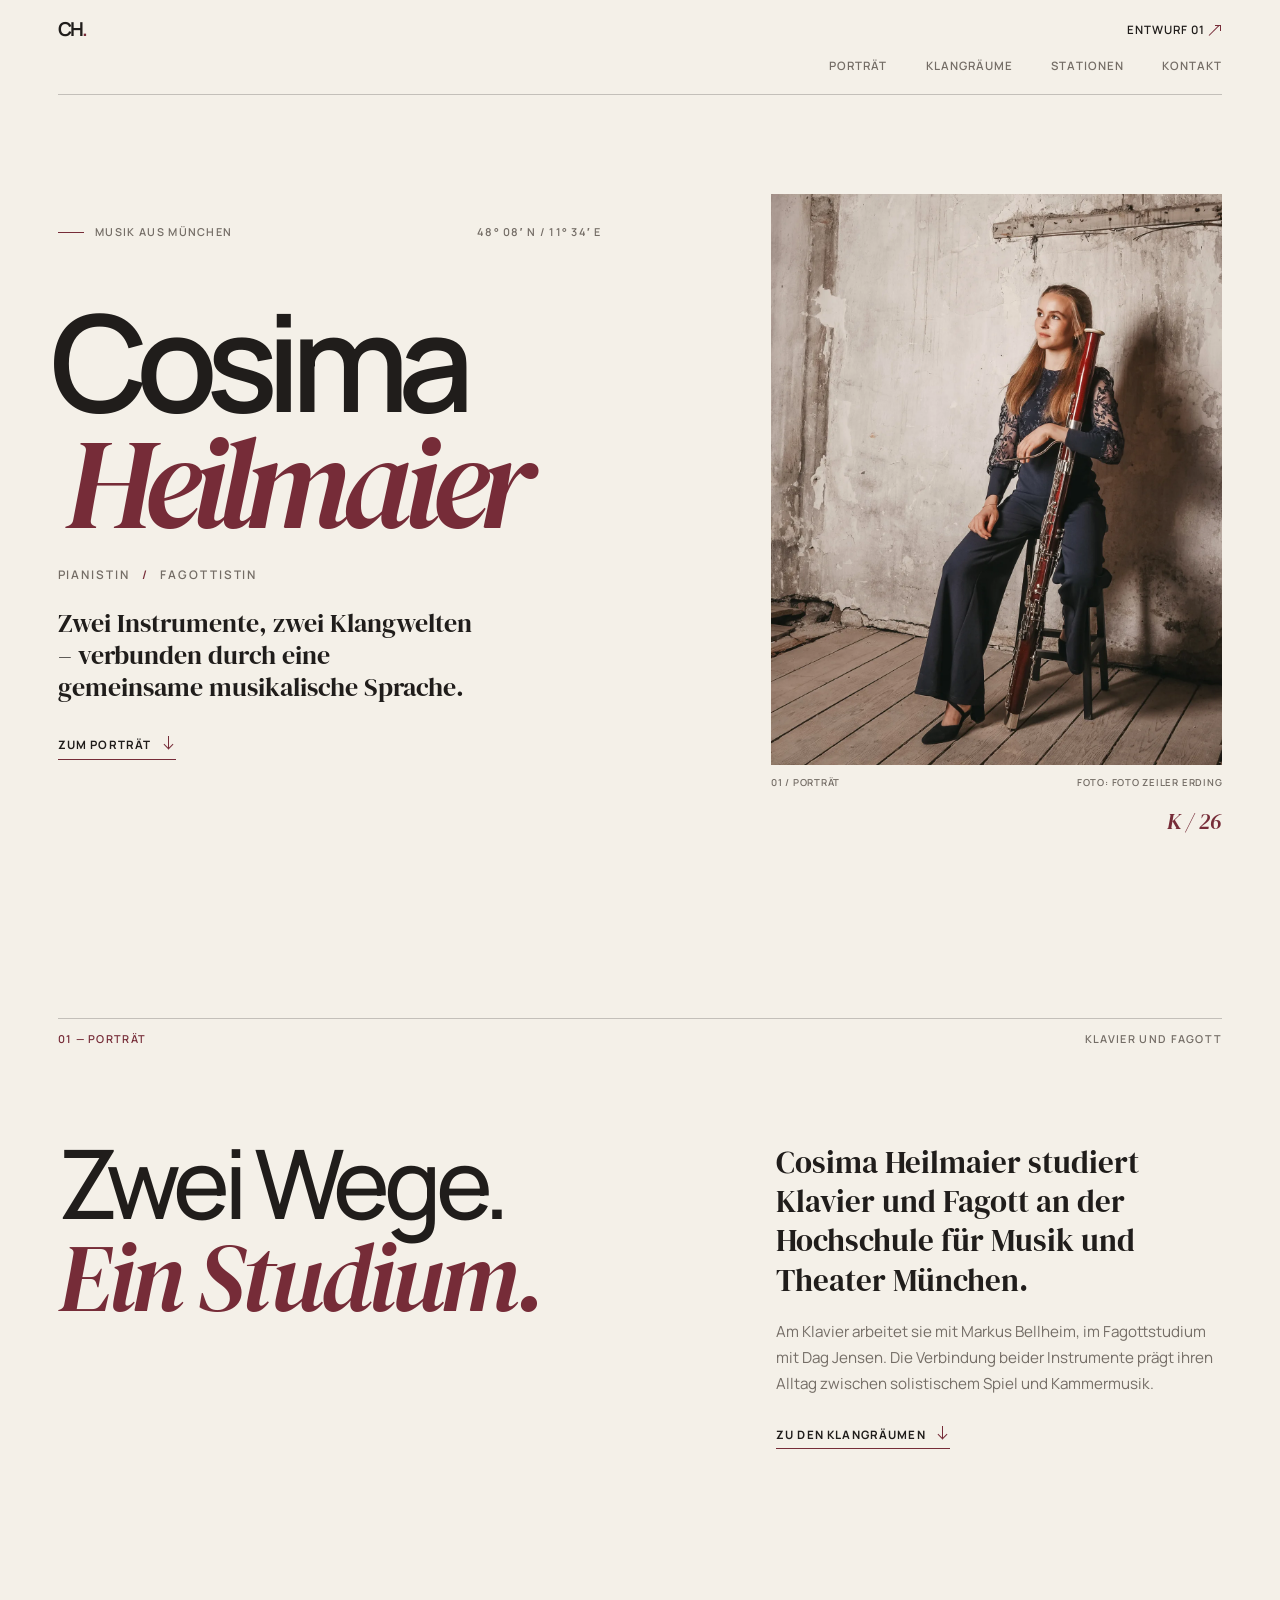
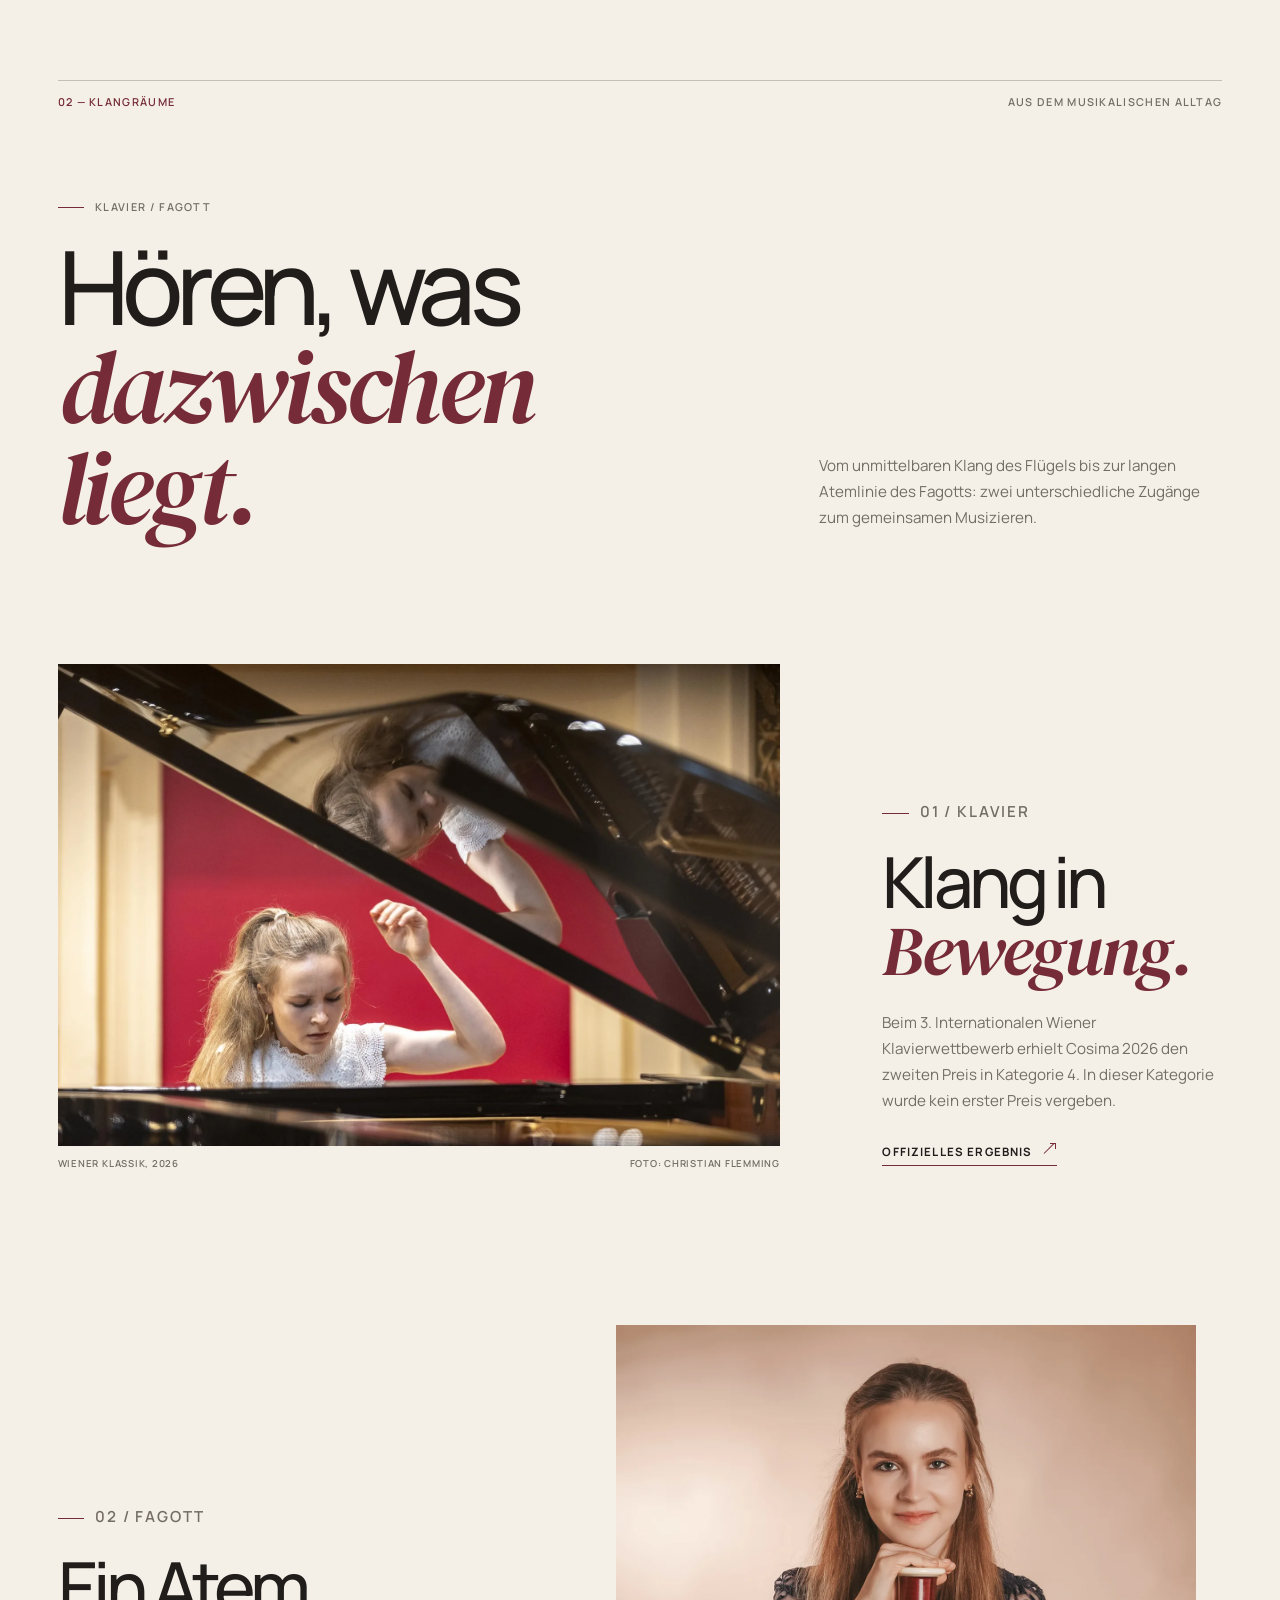
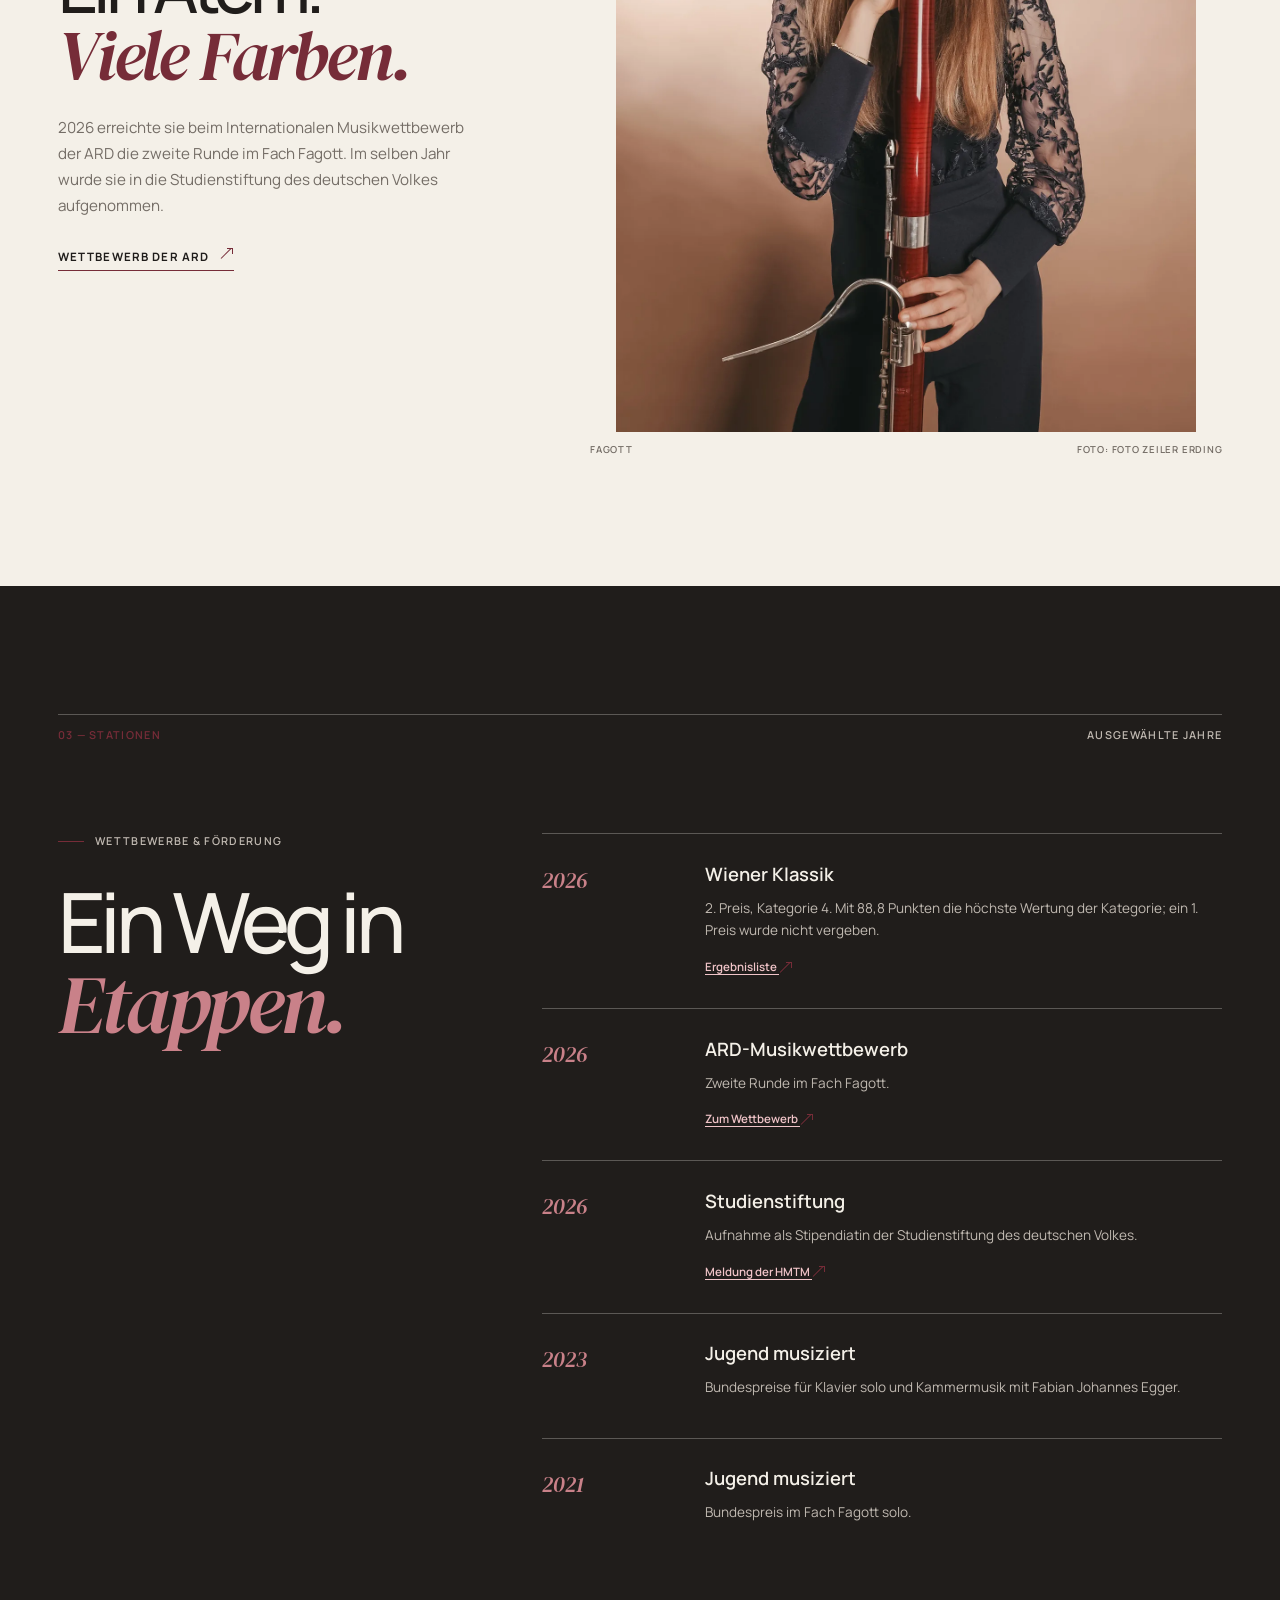
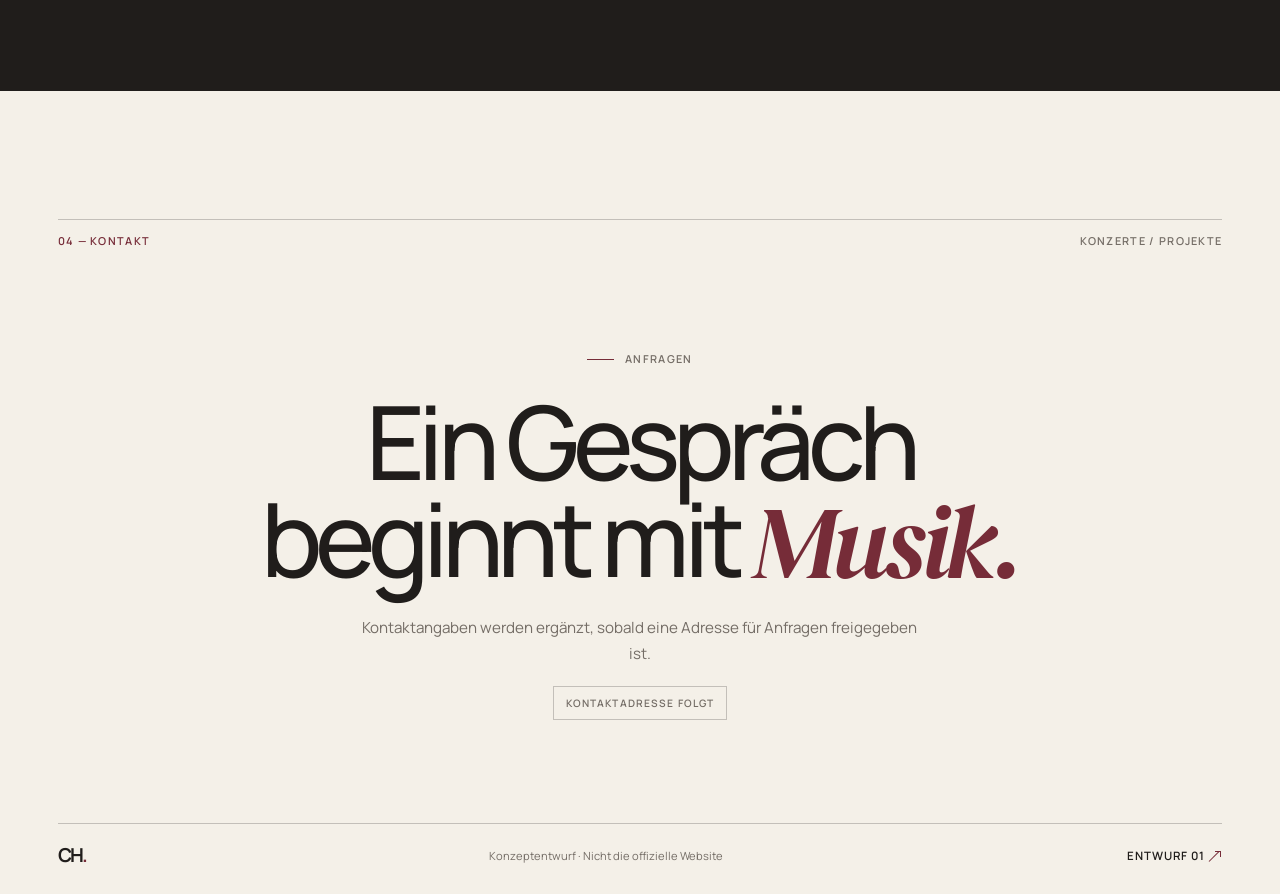
==== alternative.html @ 7ccbcf06 "add alternative" ====
<!doctype html>
<html lang="de">
  <head>
    <meta charset="UTF-8" />
    <meta name="viewport" content="width=device-width, initial-scale=1" />
    <meta name="theme-color" content="#f4f0e8" />
    <meta name="description" content="Cosima Heilmaier – Pianistin und Fagottistin. Ein musikalisches Porträt in Klavier, Fagott und ausgewählten Stationen." />
    <title>Cosima Heilmaier — Pianistin &amp; Fagottistin</title>
    <link rel="preconnect" href="https://fonts.googleapis.com" />
    <link rel="preconnect" href="https://fonts.gstatic.com" crossorigin />
    <link href="https://fonts.googleapis.com/css2?family=DM+Serif+Display:ital@0;1&family=Manrope:wght@400;500;600;700&display=swap" rel="stylesheet" />
    <link rel="stylesheet" href="alternative.css" />
  </head>
  <body>
    <a class="skip-link" href="#main">Zum Inhalt springen</a>

    <header class="site-header" id="start">
      <div class="header-top">
        <a class="wordmark" href="#start" aria-label="Cosima Heilmaier – Seitenanfang">CH<span>.</span></a>
        <a class="draft-link" href="index.html">Entwurf 01 <span class="arrow-diagonal" aria-hidden="true"></span></a>
      </div>
      <nav class="site-nav" aria-label="Hauptnavigation">
        <a href="#portrait">Porträt</a>
        <a href="#klang">Klangräume</a>
        <a href="#stationen">Stationen</a>
        <a href="#kontakt">Kontakt</a>
      </nav>
    </header>

    <main id="main">
      <section class="hero page-width" aria-labelledby="hero-title">
        <div class="hero-copy">
          <p class="eyebrow"><span>Musik aus München</span><span>48° 08′ N / 11° 34′ E</span></p>
          <h1 id="hero-title"><span class="name-given">Cosima</span><span class="name-family">Heilmaier</span></h1>
          <p class="hero-role">Pianistin <span aria-hidden="true">/</span> Fagottistin</p>
          <p class="hero-lead">Zwei Instrumente, zwei Klangwelten – verbunden durch eine gemeinsame musikalische Sprache.</p>
          <a class="text-link" href="#portrait">Zum Porträt <span class="arrow-down" aria-hidden="true"></span></a>
        </div>
        <figure class="hero-figure">
          <div class="image-frame hero-image">
            <img src="assets/cosima-portrait.webp" alt="Cosima Heilmaier sitzt mit ihrem Fagott in einem hellen Raum." width="1300" height="1800" fetchpriority="high" />
          </div>
          <figcaption><span>01 / Porträt</span><span>Foto: Foto Zeiler Erding</span></figcaption>
        </figure>
        <p class="hero-index" aria-hidden="true">K / 26</p>
      </section>

      <section class="about section-space page-width" id="portrait" aria-labelledby="about-title">
        <div class="section-label"><span>01 — Porträt</span><span>Klavier und Fagott</span></div>
        <div class="about-grid">
          <h2 id="about-title">Zwei Wege.<br /><em>Ein Studium.</em></h2>
          <div class="about-copy">
            <p class="lead">Cosima Heilmaier studiert Klavier und Fagott an der Hochschule für Musik und Theater München.</p>
            <p>Am Klavier arbeitet sie mit Markus Bellheim, im Fagottstudium mit Dag Jensen. Die Verbindung beider Instrumente prägt ihren Alltag zwischen solistischem Spiel und Kammermusik.</p>
            <a class="text-link" href="#klang">Zu den Klangräumen <span class="arrow-down" aria-hidden="true"></span></a>
          </div>
        </div>
      </section>

      <section class="sound section-space page-width" id="klang" aria-labelledby="sound-title">
        <div class="section-label"><span>02 — Klangräume</span><span>Aus dem musikalischen Alltag</span></div>
        <div class="sound-heading">
          <p class="eyebrow"><span>Klavier / Fagott</span></p>
          <h2 id="sound-title">Hören, was<br /><em>dazwischen liegt.</em></h2>
          <p class="sound-intro">Vom unmittelbaren Klang des Flügels bis zur langen Atemlinie des Fagotts: zwei unterschiedliche Zugänge zum gemeinsamen Musizieren.</p>
        </div>

        <article class="story-row piano-story" aria-labelledby="piano-title">
          <figure class="story-figure">
            <div class="image-frame piano-image">
              <img src="assets/cosima-piano-performance.webp" alt="Cosima Heilmaier spielt am Flügel; ihr Spiegelbild erscheint im aufgeklappten Deckel." width="1800" height="1200" loading="lazy" />
            </div>
            <figcaption><span>Wiener Klassik, 2026</span><span>Foto: Christian Flemming</span></figcaption>
          </figure>
          <div class="story-copy">
            <p class="eyebrow"><span>01 / Klavier</span></p>
            <h3 id="piano-title">Klang in<br /><em>Bewegung.</em></h3>
            <p>Beim 3. Internationalen Wiener Klavierwettbewerb erhielt Cosima 2026 den zweiten Preis in Kategorie 4. In dieser Kategorie wurde kein erster Preis vergeben.</p>
            <a class="text-link" href="https://www.viennapiano.at/_files/ugd/1e3f94_ae47a9c7ab6e46a2a21dee427298e2e5.pdf" target="_blank" rel="noopener noreferrer">Offizielles Ergebnis <span class="arrow-diagonal" aria-hidden="true"></span><span class="visually-hidden"> (öffnet in neuem Tab, PDF)</span></a>
          </div>
        </article>

        <article class="story-row bassoon-story" aria-labelledby="bassoon-title">
          <div class="story-copy">
            <p class="eyebrow"><span>02 / Fagott</span></p>
            <h3 id="bassoon-title">Ein Atem.<br /><em>Viele Farben.</em></h3>
            <p>2026 erreichte sie beim Internationalen Musikwettbewerb der ARD die zweite Runde im Fach Fagott. Im selben Jahr wurde sie in die Studienstiftung des deutschen Volkes aufgenommen.</p>
            <a class="text-link" href="https://www.ard-musikwettbewerb.de/" target="_blank" rel="noopener noreferrer">Wettbewerb der ARD <span class="arrow-diagonal" aria-hidden="true"></span><span class="visually-hidden"> (öffnet in neuem Tab)</span></a>
          </div>
          <figure class="story-figure">
            <div class="image-frame bassoon-image">
              <img src="assets/cosima-bassoon-portrait.webp" alt="Porträt von Cosima Heilmaier mit ihrem Fagott." width="1300" height="1800" loading="lazy" />
            </div>
            <figcaption><span>Fagott</span><span>Foto: Foto Zeiler Erding</span></figcaption>
          </figure>
        </article>
      </section>

      <section class="milestones section-space" id="stationen" aria-labelledby="milestones-title">
        <div class="page-width">
          <div class="section-label"><span>03 — Stationen</span><span>Ausgewählte Jahre</span></div>
          <div class="milestones-layout">
            <div class="milestones-heading">
              <p class="eyebrow"><span>Wettbewerbe &amp; Förderung</span></p>
              <h2 id="milestones-title">Ein Weg in<br /><em>Etappen.</em></h2>
            </div>
            <ol class="milestone-list">
              <li>
                <time datetime="2026">2026</time>
                <div><h3>Wiener Klassik</h3><p>2. Preis, Kategorie 4. Mit 88,8 Punkten die höchste Wertung der Kategorie; ein 1. Preis wurde nicht vergeben.</p><a href="https://www.viennapiano.at/_files/ugd/1e3f94_ae47a9c7ab6e46a2a21dee427298e2e5.pdf" target="_blank" rel="noopener noreferrer">Ergebnisliste <span class="arrow-diagonal" aria-hidden="true"></span><span class="visually-hidden"> (öffnet in neuem Tab, PDF)</span></a></div>
              </li>
              <li>
                <time datetime="2026">2026</time>
                <div><h3>ARD-Musikwettbewerb</h3><p>Zweite Runde im Fach Fagott.</p><a href="https://www.ard-musikwettbewerb.de/" target="_blank" rel="noopener noreferrer">Zum Wettbewerb <span class="arrow-diagonal" aria-hidden="true"></span><span class="visually-hidden"> (öffnet in neuem Tab)</span></a></div>
              </li>
              <li>
                <time datetime="2026">2026</time>
                <div><h3>Studienstiftung</h3><p>Aufnahme als Stipendiatin der Studienstiftung des deutschen Volkes.</p><a href="https://hmtm.de/cosima-heilmaier-wird-stipendiatin-der-studienstiftung-des-deutschen-volkes/" target="_blank" rel="noopener noreferrer">Meldung der HMTM <span class="arrow-diagonal" aria-hidden="true"></span><span class="visually-hidden"> (öffnet in neuem Tab)</span></a></div>
              </li>
              <li>
                <time datetime="2023">2023</time>
                <div><h3>Jugend musiziert</h3><p>Bundespreise für Klavier solo und Kammermusik mit Fabian Johannes Egger.</p></div>
              </li>
              <li>
                <time datetime="2021">2021</time>
                <div><h3>Jugend musiziert</h3><p>Bundespreis im Fach Fagott solo.</p></div>
              </li>
            </ol>
          </div>
        </div>
      </section>

      <section class="contact section-space page-width" id="kontakt" aria-labelledby="contact-title">
        <div class="section-label"><span>04 — Kontakt</span><span>Konzerte / Projekte</span></div>
        <div class="contact-content">
          <p class="eyebrow"><span>Anfragen</span></p>
          <h2 id="contact-title">Ein Gespräch<br />beginnt mit <em>Musik.</em></h2>
          <p>Kontaktangaben werden ergänzt, sobald eine Adresse für Anfragen freigegeben ist.</p>
          <span class="contact-note">Kontaktadresse folgt</span>
        </div>
      </section>
    </main>

    <footer class="site-footer page-width">
      <a class="wordmark" href="#start" aria-label="Zurück zum Seitenanfang">CH<span>.</span></a>
      <p>Konzeptentwurf · Nicht die offizielle Website</p>
      <a href="index.html">Entwurf 01 <span class="arrow-diagonal" aria-hidden="true"></span></a>
    </footer>
  </body>
</html>
---- alternative.css ----
:root {
  color-scheme: light;
  --paper: #f4f0e8;
  --paper-deep: #ebe5da;
  --ink: #201d1b;
  --muted: #746d66;
  --rule: rgba(32, 29, 27, 0.23);
  --oxblood: #762c38;
  --serif: "DM Serif Display", Georgia, serif;
  --sans: "Manrope", "Helvetica Neue", sans-serif;
  --page: min(100% - clamp(2rem, 9vw, 9rem), 1440px);
}

*,
*::before,
*::after {
  box-sizing: border-box;
}

html {
  scroll-behavior: smooth;
  scroll-padding-top: 2rem;
}

body {
  margin: 0;
  background: var(--paper);
  color: var(--ink);
  font-family: var(--sans);
  font-size: 1rem;
  line-height: 1.7;
  -webkit-font-smoothing: antialiased;
  text-rendering: optimizeLegibility;
}

img {
  display: block;
  width: 100%;
}

a {
  color: inherit;
  text-decoration-thickness: 1px;
  text-underline-offset: 0.22em;
}

a:hover {
  color: var(--oxblood);
}

a:focus-visible {
  outline: 2px solid var(--oxblood);
  outline-offset: 4px;
}

.arrow-diagonal,
.arrow-down {
  position: relative;
  display: inline-block;
  flex: 0 0 14px;
  width: 14px;
  height: 14px;
  color: var(--oxblood);
  vertical-align: middle;
}

.arrow-diagonal::before {
  position: absolute;
  bottom: 2px;
  left: 1px;
  width: 14px;
  height: 1px;
  background: currentColor;
  transform: rotate(-45deg);
  transform-origin: left center;
  content: "";
}

.arrow-diagonal::after {
  position: absolute;
  top: 1px;
  right: 1px;
  width: 6px;
  height: 6px;
  border-top: 1px solid currentColor;
  border-right: 1px solid currentColor;
  content: "";
}

.arrow-down::before {
  position: absolute;
  top: 1px;
  left: 6px;
  width: 1px;
  height: 12px;
  background: currentColor;
  content: "";
}

.arrow-down::after {
  position: absolute;
  bottom: 1px;
  left: 3px;
  width: 7px;
  height: 7px;
  border-right: 1px solid currentColor;
  border-bottom: 1px solid currentColor;
  transform: rotate(45deg);
  content: "";
}

.page-width {
  width: var(--page);
  margin-inline: auto;
}

.section-space {
  padding-block: clamp(5rem, 10vw, 10rem);
}

.skip-link {
  position: absolute;
  z-index: 5;
  inset: 0 auto auto 1rem;
  padding: 0.7rem 1rem;
  background: var(--ink);
  color: var(--paper);
  transform: translateY(-140%);
}

.skip-link:focus {
  transform: translateY(0.75rem);
}

.site-header {
  width: var(--page);
  margin-inline: auto;
  padding-block: 1.25rem 1.1rem;
  border-bottom: 1px solid var(--rule);
}

.header-top,
.site-nav,
.site-footer {
  display: flex;
  align-items: center;
}

.header-top {
  justify-content: space-between;
}

.wordmark {
  font-size: 1.2rem;
  font-weight: 700;
  letter-spacing: -0.1em;
  line-height: 1;
  text-decoration: none;
}

.wordmark span {
  color: var(--oxblood);
}

.draft-link,
.site-nav a,
.site-footer a:last-child {
  font-size: 0.72rem;
  font-weight: 600;
  letter-spacing: 0.09em;
  text-decoration: none;
  text-transform: uppercase;
}

.site-nav {
  justify-content: flex-end;
  gap: clamp(1.2rem, 3vw, 3rem);
  margin-top: 1.05rem;
}

.site-nav a {
  color: var(--muted);
}

.site-nav a:hover {
  color: var(--oxblood);
}

.hero {
  position: relative;
  display: grid;
  grid-template-columns: minmax(0, 1.1fr) minmax(18rem, 0.78fr);
  gap: clamp(2rem, 6vw, 6rem);
  align-items: center;
  min-height: min(820px, calc(100svh - 105px));
  padding-block: clamp(3.5rem, 7vw, 7.5rem);
}

.hero-copy {
  position: relative;
  z-index: 1;
  align-self: center;
}

.eyebrow,
.section-label,
.hero-figure figcaption,
.story-figure figcaption {
  display: flex;
  justify-content: space-between;
  gap: 1rem;
  color: var(--muted);
  font-size: 0.68rem;
  font-weight: 600;
  letter-spacing: 0.12em;
  line-height: 1.5;
  text-transform: uppercase;
}

.hero .eyebrow {
  max-width: 34rem;
  margin: 0 0 clamp(2.8rem, 5vw, 5rem);
}

.hero .eyebrow span:first-child::before,
.story-copy .eyebrow span::before,
.sound-heading > .eyebrow span::before,
.milestones-heading > .eyebrow span::before,
.contact-content > .eyebrow span::before {
  display: inline-block;
  width: 1.65rem;
  height: 1px;
  margin: 0 0.7rem 0.22rem 0;
  background: var(--oxblood);
  content: "";
}

h1,
h2,
h3,
p,
figure {
  margin-top: 0;
}

h1,
h2,
h3 {
  font-weight: 500;
}

h1 {
  display: flex;
  flex-direction: column;
  margin: 0 0 1.8rem -0.06em;
  font-size: clamp(4.25rem, 10.5vw, 9.6rem);
  letter-spacing: -0.085em;
  line-height: 0.83;
}

.name-given {
  font-weight: 600;
}

.name-family {
  margin: 0.11em 0 0 0.12em;
  color: var(--oxblood);
  font-family: var(--serif);
  font-size: 0.95em;
  font-style: italic;
  font-weight: 400;
  letter-spacing: -0.07em;
}

.hero-role {
  margin: 0 0 1.35rem;
  color: var(--muted);
  font-size: 0.74rem;
  font-weight: 600;
  letter-spacing: 0.16em;
  text-transform: uppercase;
}

.hero-role span {
  padding-inline: 0.5rem;
  color: var(--oxblood);
}

.hero-lead {
  max-width: 26rem;
  margin-bottom: 1.7rem;
  font-family: var(--serif);
  font-size: clamp(1.45rem, 2vw, 1.9rem);
  line-height: 1.25;
}

.text-link {
  display: inline-flex;
  align-items: baseline;
  gap: 0.65rem;
  padding-block: 0.25rem;
  border-bottom: 1px solid var(--oxblood);
  color: var(--ink);
  font-size: 0.72rem;
  font-weight: 700;
  letter-spacing: 0.1em;
  text-decoration: none;
  text-transform: uppercase;
}

.hero-figure,
.story-figure {
  min-width: 0;
  margin: 0;
}

.image-frame {
  overflow: hidden;
  background: var(--paper-deep);
}

.image-frame img {
  height: 100%;
  object-fit: cover;
}

.hero-image {
  aspect-ratio: 0.79;
}

.hero-image img {
  object-position: 56% 34%;
}

.hero-figure figcaption,
.story-figure figcaption {
  margin-top: 0.7rem;
  font-size: 0.6rem;
  letter-spacing: 0.08em;
}

.hero-index {
  position: absolute;
  right: 0;
  bottom: 1.7rem;
  color: var(--oxblood);
  font-family: var(--serif);
  font-size: 1.35rem;
  font-style: italic;
}

.section-label {
  align-items: baseline;
  padding-top: 0.8rem;
  border-top: 1px solid var(--rule);
}

.section-label span:first-child {
  color: var(--oxblood);
}

.about-grid {
  display: grid;
  grid-template-columns: minmax(0, 1fr) minmax(18rem, 0.74fr);
  gap: clamp(2rem, 9vw, 10rem);
  align-items: start;
  margin-top: clamp(3rem, 7vw, 7rem);
}

.about h2,
.sound-heading h2,
.milestones-heading h2,
.contact h2 {
  margin-bottom: 0;
  font-size: clamp(3.4rem, 7.5vw, 7rem);
  letter-spacing: -0.065em;
  line-height: 0.95;
}

h2 em,
h3 em {
  color: var(--oxblood);
  font-family: var(--serif);
  font-weight: 400;
  letter-spacing: -0.04em;
}

.about-copy {
  padding-top: 0.35rem;
}

.about-copy p,
.story-copy p,
.sound-intro,
.contact-content > p:not(.eyebrow) {
  max-width: 35rem;
  color: var(--muted);
  font-size: 0.95rem;
}

.about-copy .lead {
  margin-bottom: 1.2rem;
  color: var(--ink);
  font-family: var(--serif);
  font-size: clamp(1.5rem, 2.4vw, 2rem);
  line-height: 1.28;
}

.about-copy .text-link {
  margin-top: 0.55rem;
}

.sound {
  padding-top: clamp(4rem, 8vw, 8rem);
}

.sound-heading {
  display: grid;
  grid-template-columns: 1fr minmax(12rem, 0.6fr);
  column-gap: clamp(2rem, 7vw, 7rem);
  align-items: end;
  margin: clamp(3rem, 7vw, 7rem) 0 clamp(5rem, 10vw, 10rem);
}

.sound-heading > .eyebrow {
  grid-column: 1 / -1;
  margin-bottom: 1.4rem;
}

.sound-heading h2 {
  font-size: clamp(3.4rem, 8vw, 7.5rem);
}

.sound-intro {
  margin: 0 0 0.35rem;
  max-width: 26rem;
}

.story-row {
  display: grid;
  grid-template-columns: minmax(0, 1.36fr) minmax(16rem, 0.64fr);
  gap: clamp(2rem, 8vw, 8rem);
  align-items: end;
}

.story-row + .story-row {
  margin-top: clamp(6rem, 12vw, 12rem);
}

.piano-image {
  aspect-ratio: 1.5;
}

.piano-image img {
  object-position: 50% 49%;
}

.story-copy {
  padding-bottom: 0.3rem;
}

.story-copy .eyebrow {
  justify-content: flex-start;
  margin-bottom: 1.5rem;
}

.story-copy h3 {
  margin-bottom: 1.6rem;
  font-size: clamp(2.8rem, 5.5vw, 5.1rem);
  letter-spacing: -0.07em;
  line-height: 0.95;
}

.story-copy p:not(.eyebrow) {
  margin-bottom: 1.45rem;
}

.bassoon-story {
  grid-template-columns: minmax(16rem, 0.68fr) minmax(0, 1fr);
  align-items: center;
}

.bassoon-image {
  width: min(100%, 580px);
  aspect-ratio: 0.82;
  margin-inline: auto;
}

.bassoon-image img {
  object-position: center 30%;
}

.milestones {
  background: var(--ink);
  color: var(--paper);
}

.milestones .section-label {
  border-color: rgba(244, 240, 232, 0.28);
}

.milestones .section-label span:last-child,
.milestones-heading .eyebrow,
.milestone-list p {
  color: #c0b9b1;
}

.milestones-layout {
  display: grid;
  grid-template-columns: minmax(15rem, 0.72fr) minmax(0, 1.28fr);
  gap: clamp(3rem, 8vw, 8rem);
  align-items: start;
  margin-top: clamp(3rem, 7vw, 7rem);
}

.milestones-heading {
  position: sticky;
  top: 2rem;
}

.milestones-heading .eyebrow {
  justify-content: flex-start;
  margin-bottom: 2rem;
}

.milestones-heading h2 {
  font-size: clamp(3.2rem, 6.5vw, 6.4rem);
}

.milestones-heading h2 em {
  color: #c98189;
}

.milestone-list {
  margin: 0;
  padding: 0;
  list-style: none;
}

.milestone-list li {
  display: grid;
  grid-template-columns: minmax(3rem, 0.24fr) minmax(0, 1fr);
  gap: clamp(1rem, 3vw, 3rem);
  padding: 1.55rem 0 1.8rem;
  border-top: 1px solid rgba(244, 240, 232, 0.28);
}

.milestone-list time {
  padding-top: 0.15rem;
  color: #c98189;
  font-family: var(--serif);
  font-size: 1.4rem;
  font-style: italic;
}

.milestone-list h3 {
  margin: 0 0 0.4rem;
  font-size: 1.15rem;
  font-weight: 600;
}

.milestone-list p {
  margin: 0 0 0.65rem;
  font-size: 0.85rem;
  line-height: 1.65;
}

.milestone-list a {
  color: #f0c4c8;
  font-size: 0.72rem;
  font-weight: 600;
  text-underline-offset: 0.25em;
}

.milestone-list a:hover {
  color: white;
}

.contact {
  padding-bottom: clamp(5rem, 8vw, 8rem);
}

.contact-content {
  max-width: 56rem;
  margin: clamp(3.5rem, 8vw, 8rem) auto 0;
  text-align: center;
}

.contact-content > .eyebrow {
  justify-content: center;
  margin-bottom: 1.6rem;
}

.contact-content h2 {
  margin-bottom: 1.5rem;
  font-size: clamp(3.2rem, 8vw, 7.4rem);
}

.contact-content > p:not(.eyebrow) {
  margin: 0 auto 1.25rem;
}

.contact-note {
  display: inline-block;
  padding: 0.45rem 0.75rem;
  border: 1px solid var(--rule);
  color: var(--muted);
  font-size: 0.64rem;
  font-weight: 600;
  letter-spacing: 0.11em;
  text-transform: uppercase;
}

.site-footer {
  justify-content: space-between;
  gap: 1rem;
  padding-block: 1.4rem 1.8rem;
  border-top: 1px solid var(--rule);
}

.site-footer p {
  margin: 0;
  color: var(--muted);
  font-size: 0.7rem;
}

.visually-hidden {
  position: absolute;
  width: 1px;
  height: 1px;
  overflow: hidden;
  clip: rect(0, 0, 0, 0);
  white-space: nowrap;
  clip-path: inset(50%);
}

@media (max-width: 850px) {
  .hero {
    grid-template-columns: minmax(0, 1fr) minmax(0, 0.8fr);
    gap: 2rem;
    min-height: auto;
  }

  h1 {
    font-size: clamp(4.25rem, 10vw, 6.8rem);
  }

  .hero .eyebrow span:last-child {
    display: none;
  }

  .about-grid,
  .milestones-layout {
    gap: 3rem;
  }

  .story-row {
    gap: 3rem;
  }

  .milestones-heading {
    position: static;
  }
}

@media (max-width: 680px) {
  :root {
    --page: calc(100% - 2rem);
  }

  .site-nav {
    justify-content: space-between;
    gap: 0.75rem;
  }

  .site-nav a {
    font-size: 0.62rem;
    letter-spacing: 0.06em;
  }

  .hero {
    grid-template-columns: minmax(0, 1fr);
    gap: 2.5rem;
    padding-block: 3.5rem 5rem;
  }

  .hero .eyebrow {
    margin-bottom: 2.6rem;
  }

  h1 {
    margin-bottom: 1.4rem;
    font-size: clamp(3.5rem, 16vw, 6.6rem);
  }

  .hero-lead {
    max-width: 22rem;
  }

  .hero-figure {
    width: min(100%, 34rem);
    margin-left: auto;
  }

  .hero-image {
    aspect-ratio: 0.86;
  }

  .hero-index {
    bottom: 1.4rem;
  }

  .about-grid,
  .sound-heading,
  .story-row,
  .bassoon-story,
  .milestones-layout {
    grid-template-columns: minmax(0, 1fr);
  }

  .about-grid {
    gap: 2.2rem;
  }

  .about h2,
  .sound-heading h2,
  .milestones-heading h2,
  .contact h2 {
    font-size: clamp(3.3rem, 12vw, 5.3rem);
  }

  .sound-heading {
    gap: 1.6rem;
  }

  .sound-heading > .eyebrow {
    grid-column: auto;
    margin-bottom: 0;
  }

  .story-row,
  .story-row + .story-row {
    gap: 2rem;
    margin-top: 4.5rem;
  }

  .bassoon-story .story-figure {
    grid-row: 1;
  }

  .bassoon-story .story-copy {
    grid-row: 2;
  }

  .bassoon-image {
    width: min(100%, 32rem);
    aspect-ratio: 0.9;
  }

  .milestones-layout {
    gap: 3rem;
  }

  .milestone-list li {
    grid-template-columns: 3.2rem minmax(0, 1fr);
    gap: 0.9rem;
  }

  .site-footer {
    flex-wrap: wrap;
  }

  .site-footer p {
    order: 3;
    flex-basis: 100%;
  }
}

@media (max-width: 360px) {
  .site-nav {
    flex-wrap: wrap;
    justify-content: flex-start;
    column-gap: 1.1rem;
    row-gap: 0.5rem;
  }

  .hero .eyebrow {
    font-size: 0.6rem;
  }

  h1 {
    font-size: clamp(3.2rem, 16vw, 3.7rem);
  }

  .section-label {
    font-size: 0.58rem;
  }

  .hero-figure figcaption,
  .story-figure figcaption {
    font-size: 0.54rem;
  }
}

@media (prefers-reduced-motion: reduce) {
  html {
    scroll-behavior: auto;
  }
}
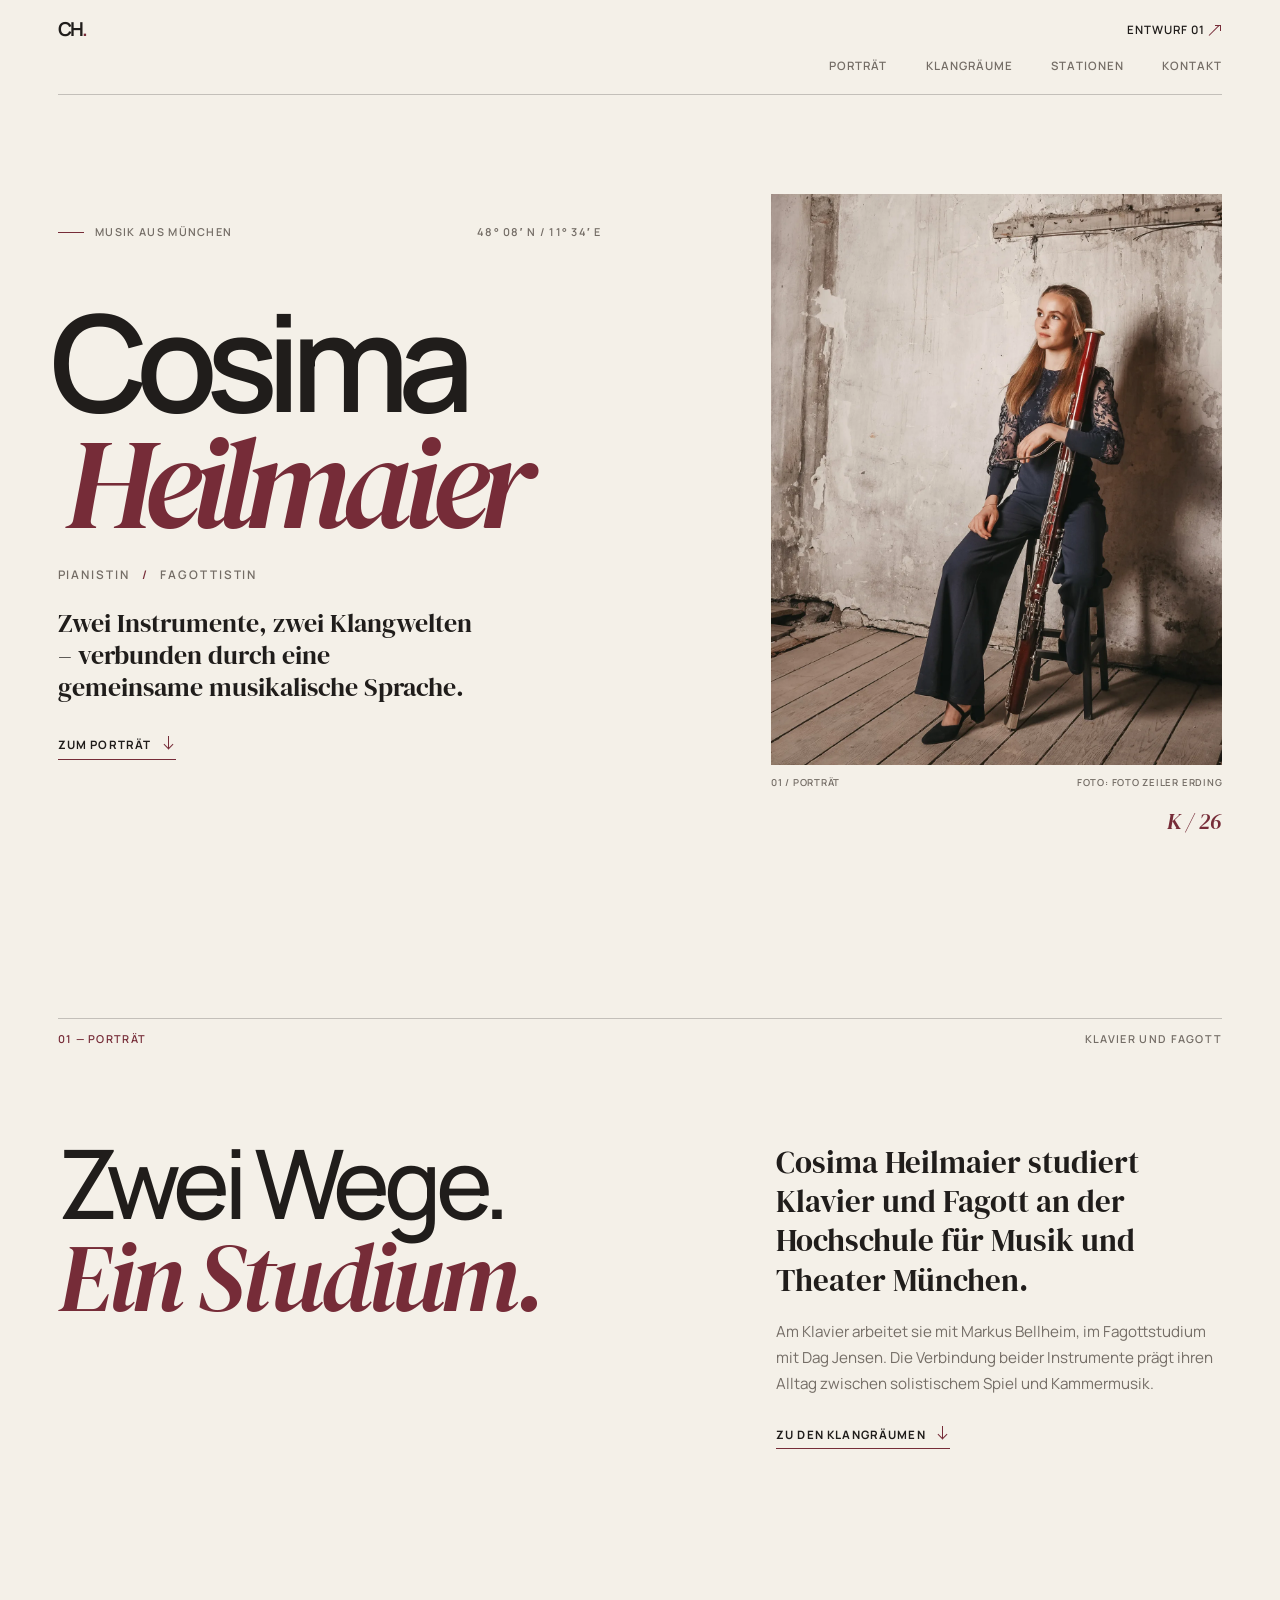
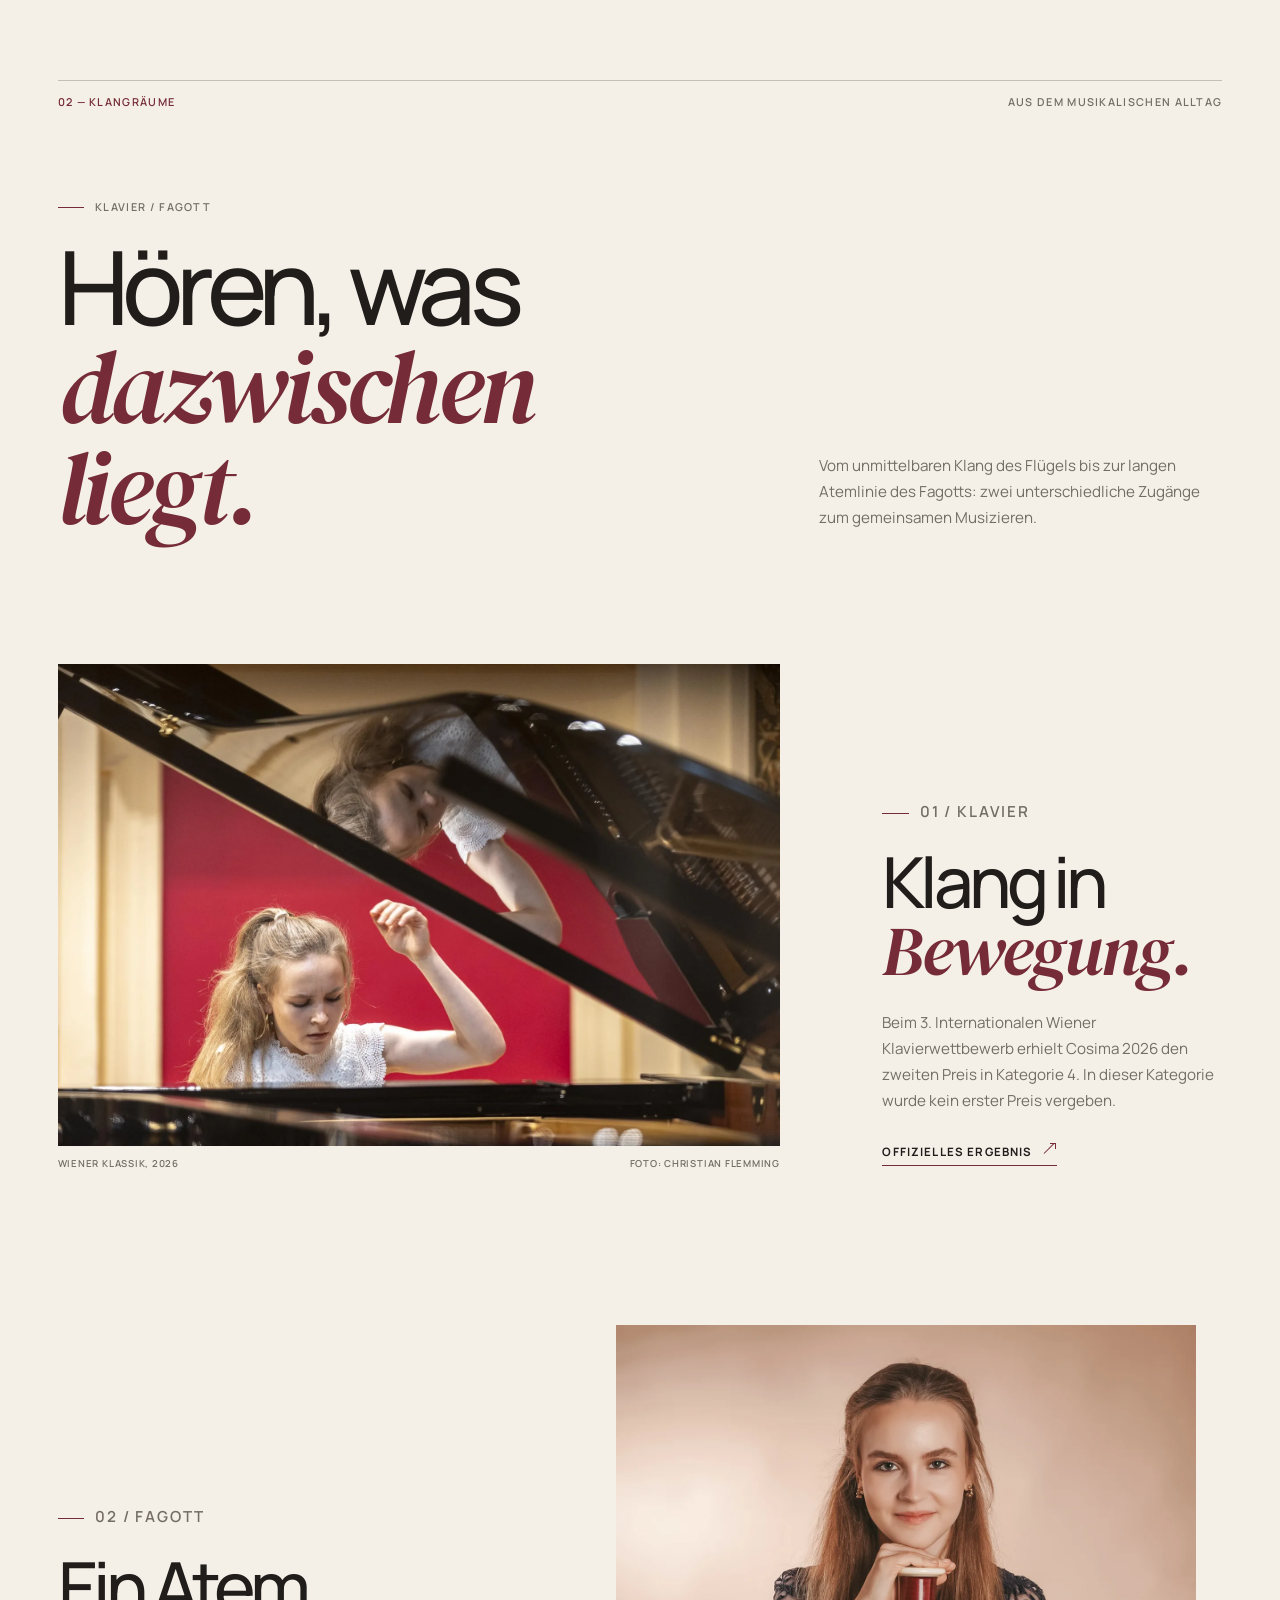
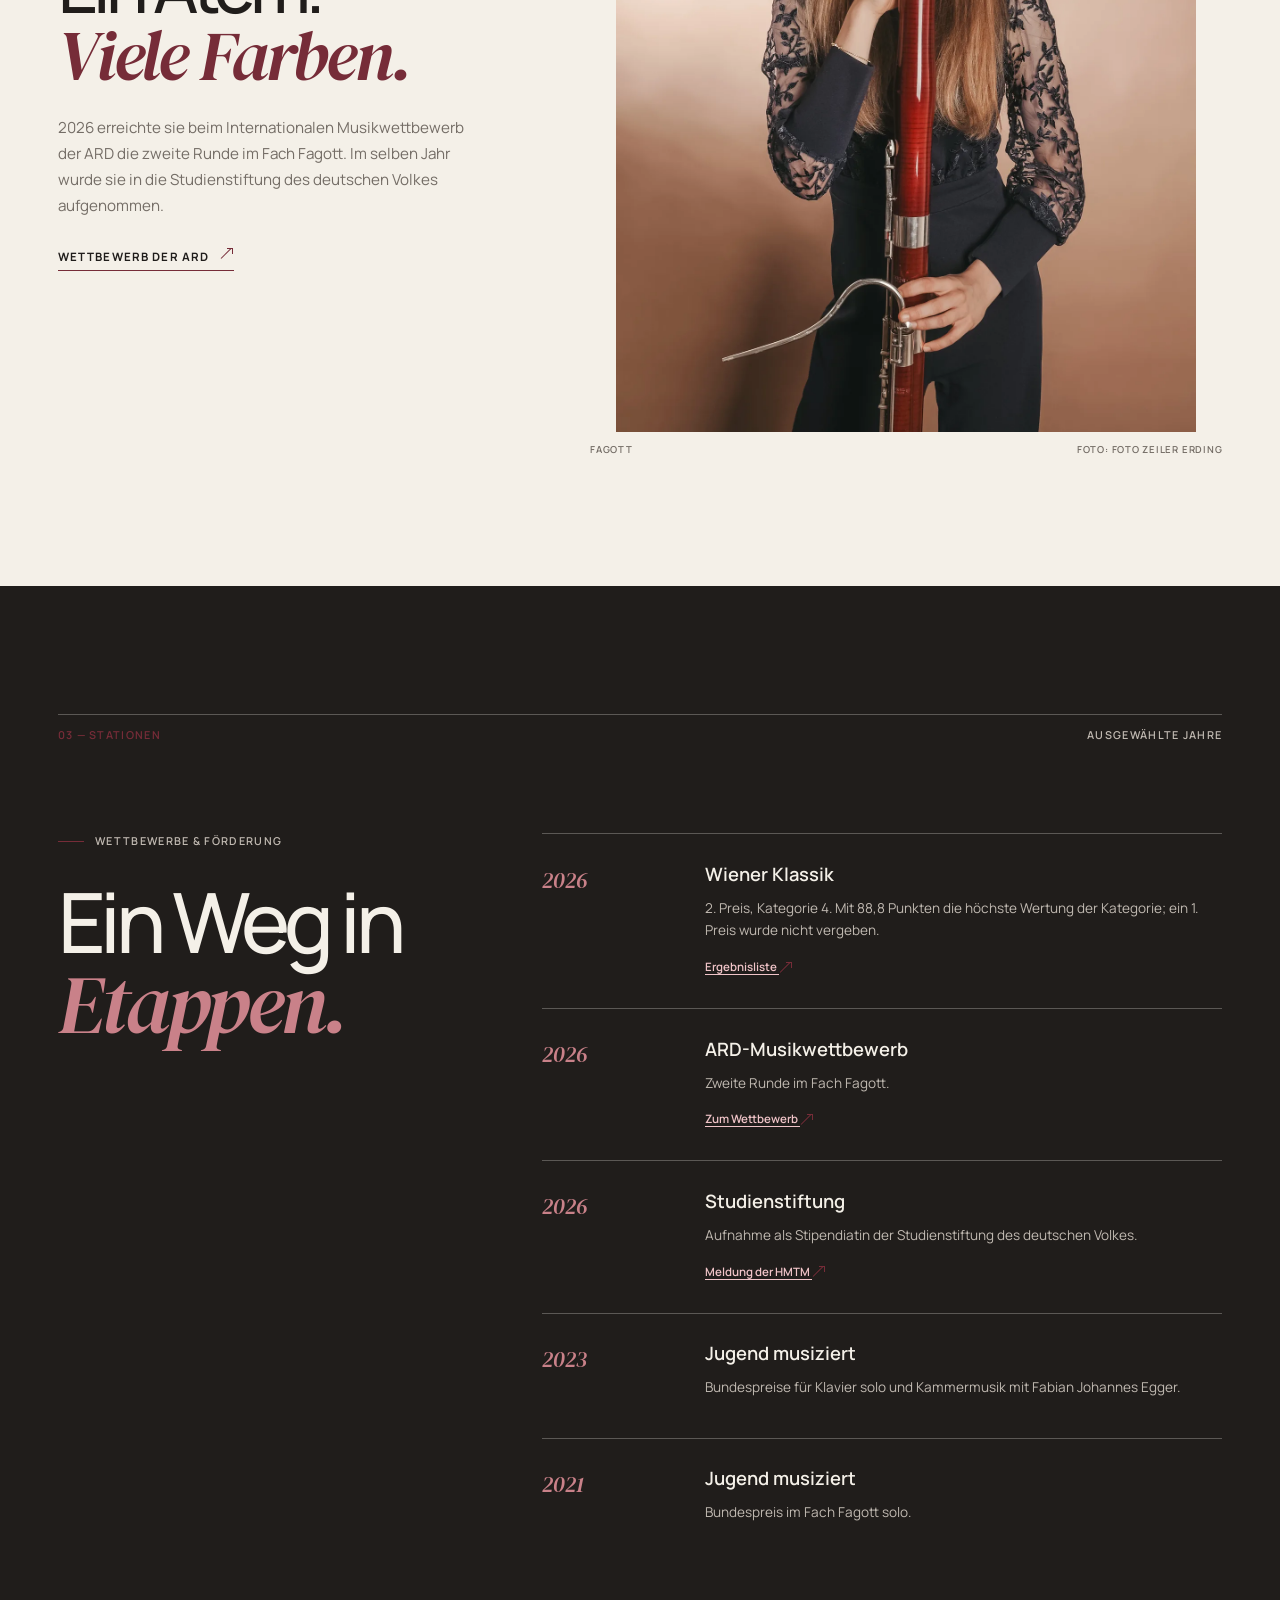
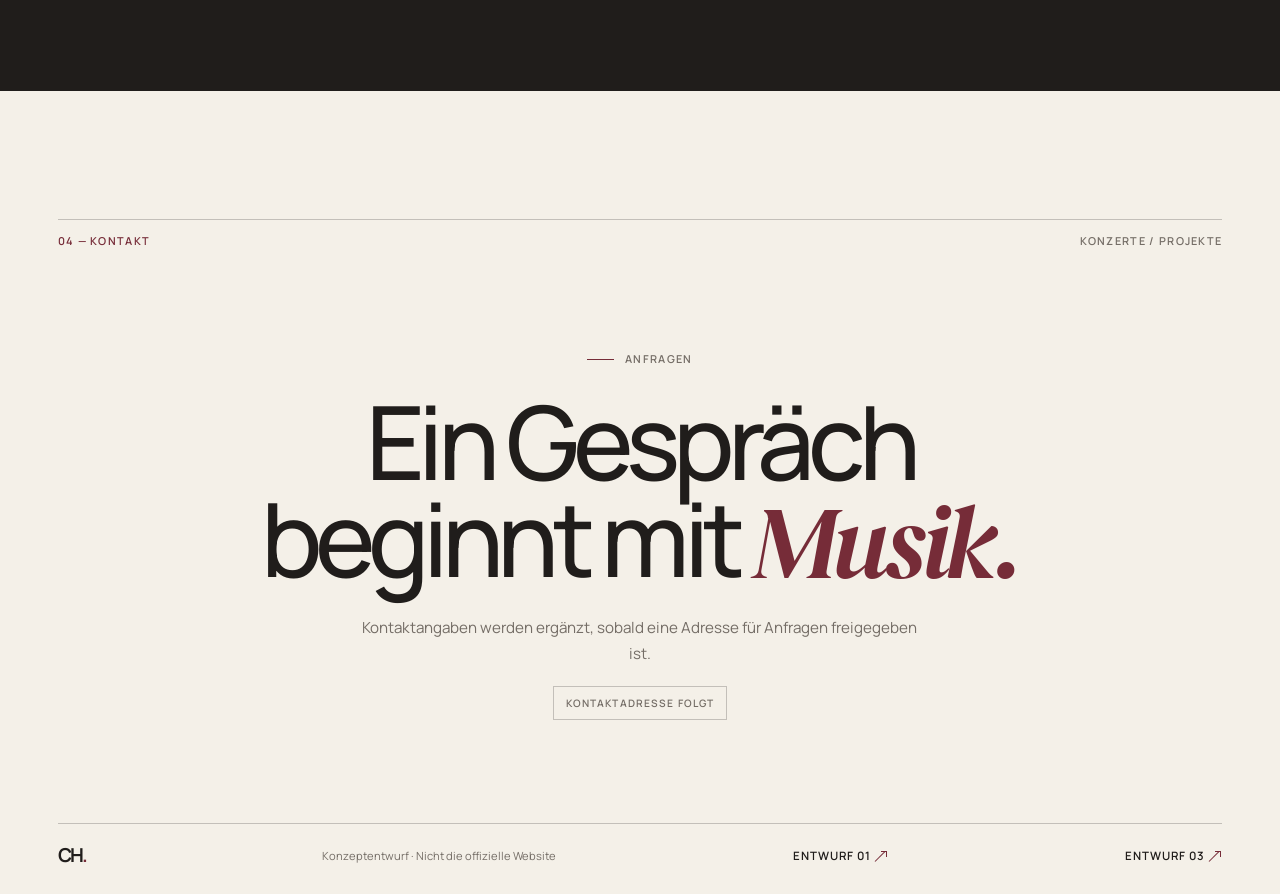
==== commit d79f5fec: "third version" ====
--- a/alternative.html
+++ b/alternative.html
@@ -145,6 +145,7 @@
       <a class="wordmark" href="#start" aria-label="Zurück zum Seitenanfang">CH<span>.</span></a>
       <p>Konzeptentwurf · Nicht die offizielle Website</p>
       <a href="index.html">Entwurf 01 <span class="arrow-diagonal" aria-hidden="true"></span></a>
+      <a href="partitur.html">Entwurf 03 <span class="arrow-diagonal" aria-hidden="true"></span></a>
     </footer>
   </body>
 </html>
--- a/alternative.css
+++ b/alternative.css
@@ -164,7 +164,7 @@
 
 .draft-link,
 .site-nav a,
-.site-footer a:last-child {
+.site-footer > a:not(.wordmark) {
   font-size: 0.72rem;
   font-weight: 600;
   letter-spacing: 0.09em;
